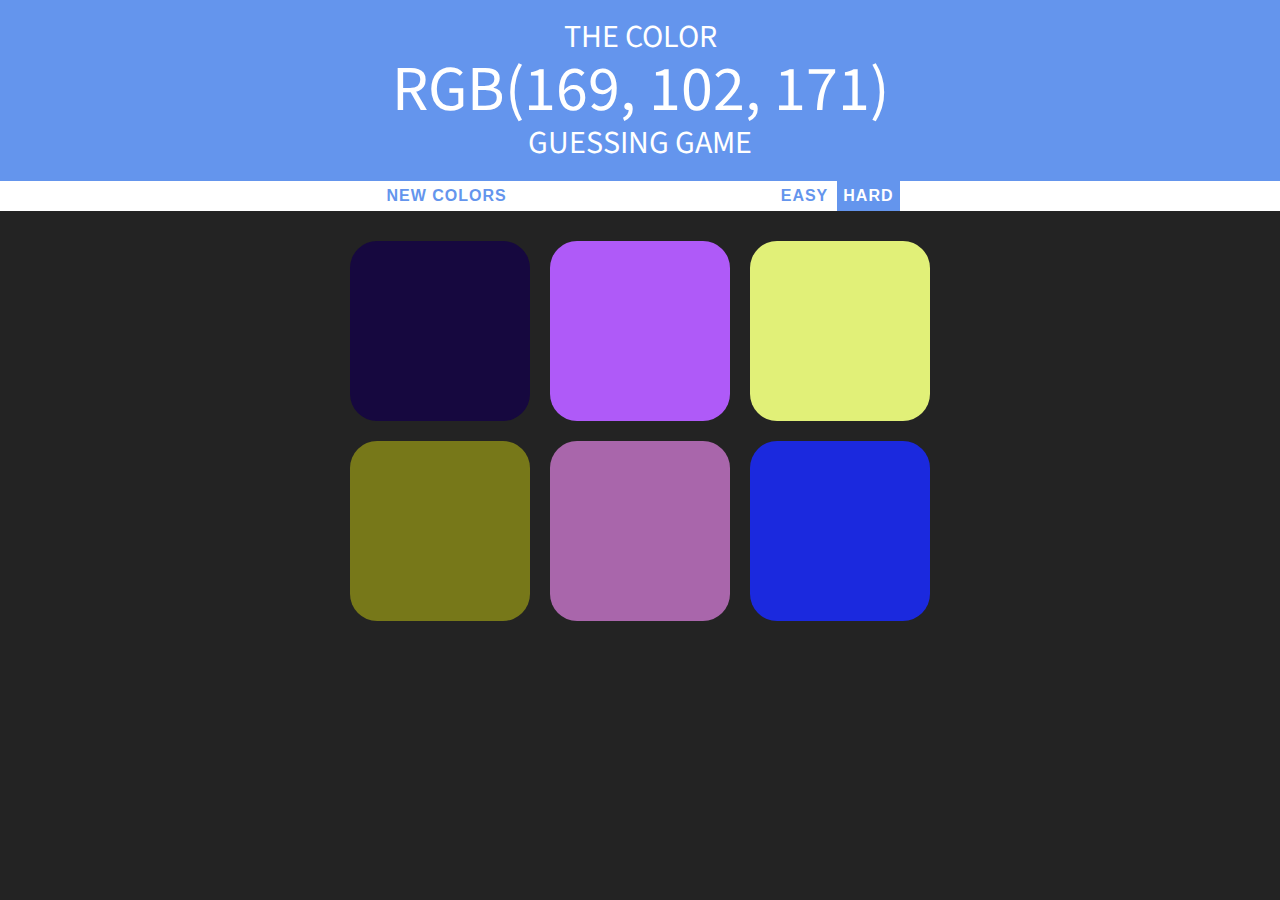
==== index.html @ 0687405f "Rename colorGame.html to index.html" ====
<!DOCTYPE html>
<html>
<head>
	<title>Color Game</title>
	<link rel="stylesheet" type="text/css" href="colorGame.css">
	<link href="https://fonts.googleapis.com/css2?family=Montserrat&family=Source+Sans+Pro&display=swap" rel="stylesheet">
</head>
<body>

	<h1>
		The Color
		<br>
		<span id="colorDisplay">RGB</span> 
		<br>
		Guessing Game
	</h1>

	<div id="stripe">
		<button id="reset">New Colors</button>
		<span id="message"></span>
		<button class="mode">Easy</button>
		<button class="mode selected">Hard</button>
	</div>

	<div id="container">
		<div class="square"></div>
		<div class="square"></div>
		<div class="square"></div>
		<div class="square"></div>
		<div class="square"></div>
		<div class="square"></div>
	</div>

	<script type="text/javascript" src="colorGame.js"></script>
</body>
</html>
---- colorGame.css ----
body{
	background-color: #232323;
	margin: 0;
	font-family: "Source Sans Pro","Montserrat", "Avenir";
}

.square{
	width: 30%;
	background: purple;
	padding-bottom: 30%;
	float: left;
	margin:1.66%;
	border-radius: 15%;
	transition: background 0.6s;
	-webkit-transition: background 0.6s;
	-moz-transition: background 0.6s;
}

#container{
	margin: 20px auto;
	max-width: 600px;
}

h1{
	text-align: center;
	line-height: 1.1;
	font-weight: normal;
	color: white;
	background: cornflowerblue;
	margin: 0;
	text-transform: uppercase;
	padding: 20px 0;
}

#colorDisplay{
	font-size: 200%;
}

#message{
	display: inline-block;
	width: 20%;
}

#stripe{
	background-color: white;
	height: 30px;
	text-align: center;
	color: black;
}

.selected{
	color: white;
	background: cornflowerblue;
}

button{
	border: none;
	background: none;
	text-transform: uppercase;
	height: 100%;
	font-weight: 700;
	color: cornflowerblue;
	letter-spacing: 1px;
	font-size: inherit;
	transition: all 0.3s;
	-webkit-transition: all 0.3s;
	-moz-transition: all 0.3s;
	outline: none;
}

button:hover{
	color: white;
	background: cornflowerblue;
}
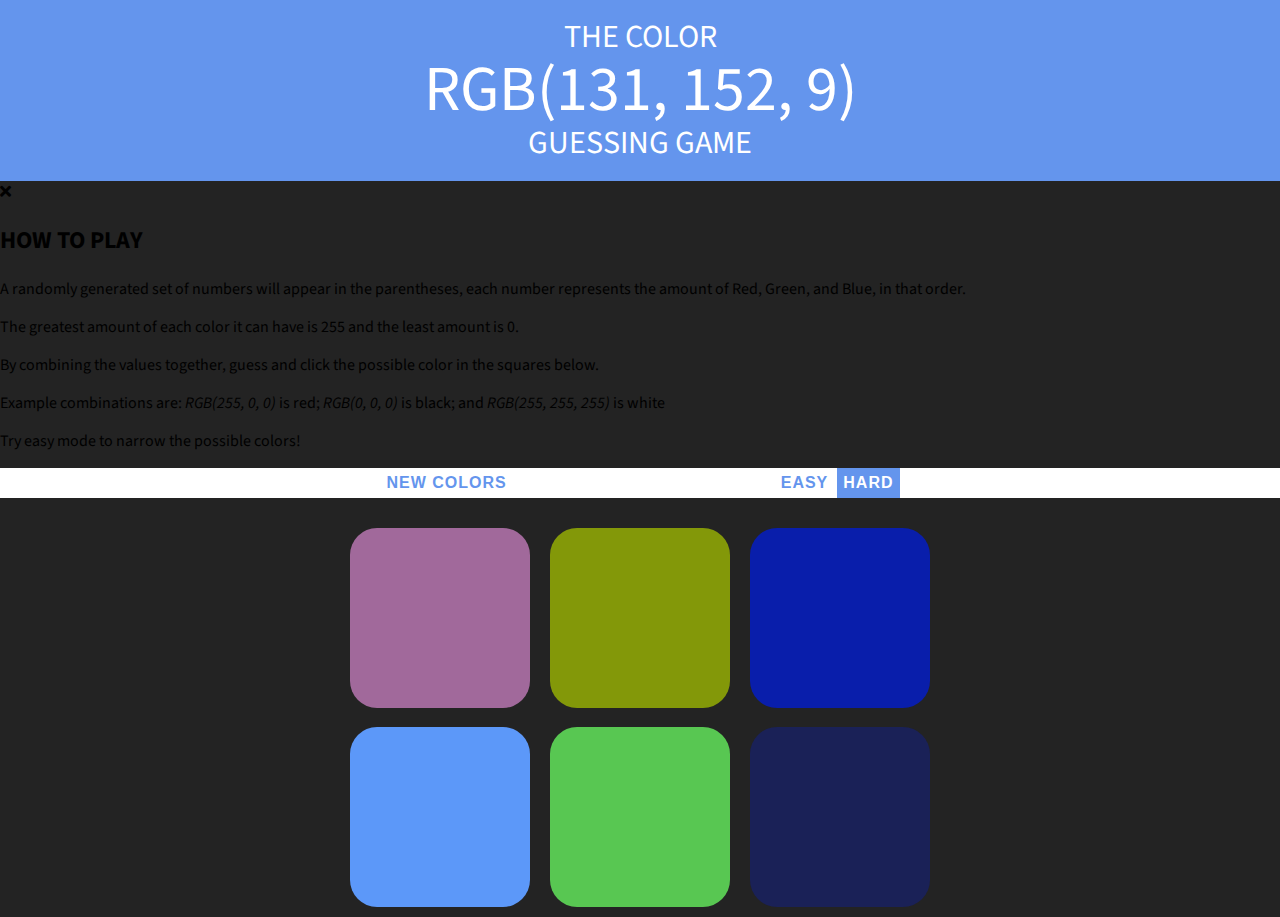
==== commit b1f06c88: "Add how to play directions and button" ====
--- a/index.html
+++ b/index.html
@@ -4,6 +4,7 @@
 	<title>Color Game</title>
 	<link rel="stylesheet" type="text/css" href="colorGame.css">
 	<link href="https://fonts.googleapis.com/css2?family=Montserrat&family=Source+Sans+Pro&display=swap" rel="stylesheet">
+	<link rel="stylesheet" href="https://use.fontawesome.com/releases/v5.11.2/css/all.css">
 </head>
 <body>
 
@@ -14,6 +15,16 @@
 		<br>
 		Guessing Game
 	</h1>
+	
+	<div id="overlay">
+		<div class="close-btn"><i class="fas fa-times"></i></div>
+		<h2>HOW TO PLAY</h2>
+		<p>A randomly generated set of numbers will appear in the parentheses, each number represents the amount of Red, Green, and Blue, in that order.</p>
+		<p>The greatest amount of each color it can have is 255 and the least amount is 0.</p>
+		<p>By combining the values together, guess and click the possible color in the squares below.</p>
+		<p>Example combinations are: <em>RGB(255, 0, 0)</em> is <span class="ex1">red</span>; <em>RGB(0, 0, 0)</em> is <span class="ex2">black</span>; and <em>RGB(255, 255, 255)</em> is white</p>
+		<p>Try easy mode to narrow the possible colors!</p>
+	</div>
 
 	<div id="stripe">
 		<button id="reset">New Colors</button>
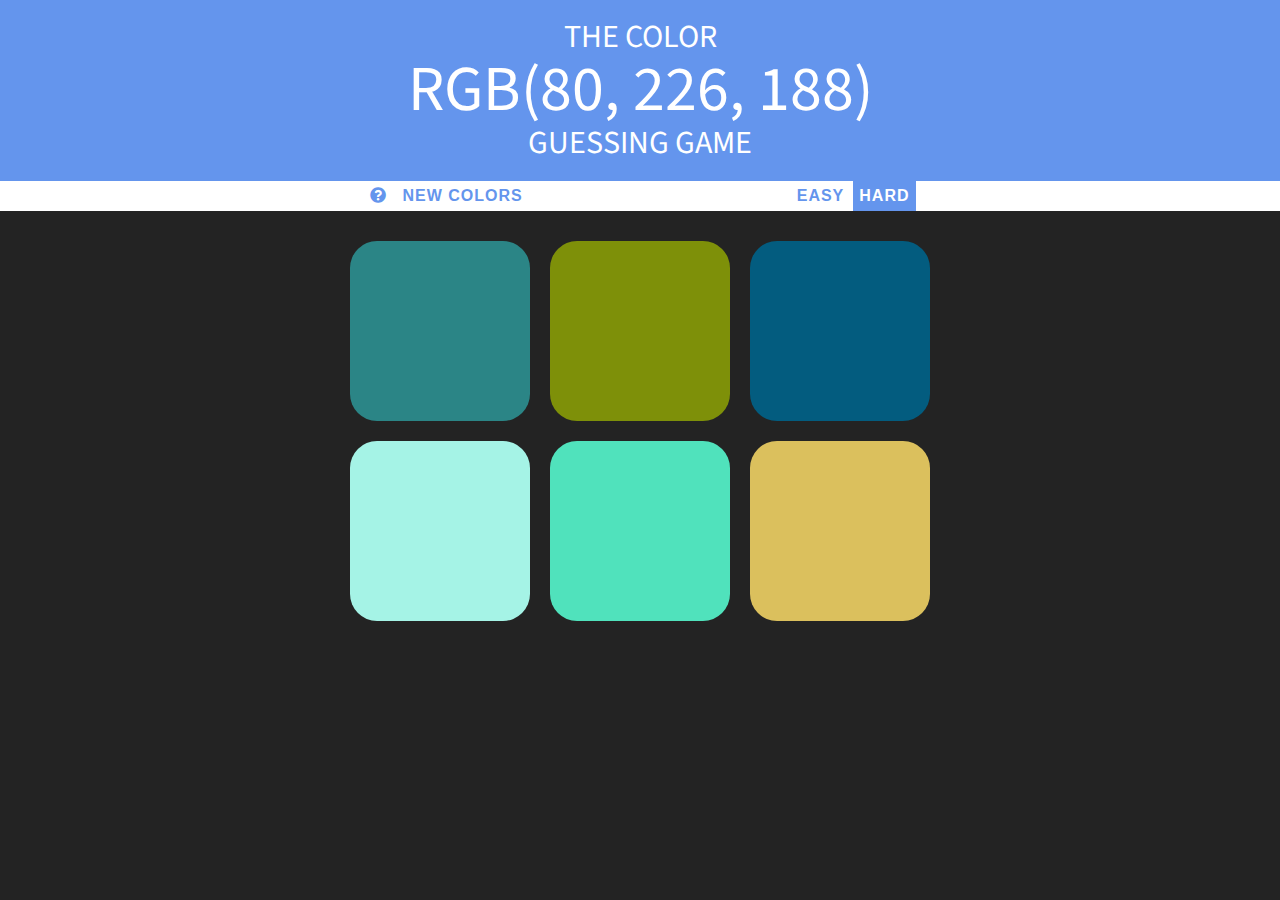
==== commit 5a59216f: "Update how to play button" ====
--- a/index.html
+++ b/index.html
@@ -27,6 +27,7 @@
 	</div>
 
 	<div id="stripe">
+		<button class="help-button" title="HOW TO PLAY"><i class="fas fa-question-circle"></i></button>
 		<button id="reset">New Colors</button>
 		<span id="message"></span>
 		<button class="mode">Easy</button>
--- a/colorGame.css
+++ b/colorGame.css
@@ -71,4 +71,63 @@
 button:hover{
 	color: white;
 	background: cornflowerblue;
-}+}
+
+#overlay {
+	position:absolute;
+	top:50vh;
+	left:0px;
+	width:100vw;
+	height:0vh;
+	background:rgba(0,0,0,0.8);
+	z-index:-1;
+	opacity:0;
+	padding:80px 100px;
+	overflow:hidden;
+	box-sizing:border-box;
+	transition: top 500ms ease-in-out,
+		opacity 500ms ease-in-out,
+		height 0ms ease-in-out 500ms;  
+}
+
+#overlay .close-btn {
+	position:absolute;
+	top:20px;
+	right:40px;
+	color:#fff;
+	font-size:40px;
+	font-weight:600	cursor:pointer;
+}
+
+#overlay h2 {
+	text-align: center;
+	background: cornflowerblue;
+	font-size:38px;
+	color:#FFF;
+}
+
+#overlay p {
+	text-align: center;
+	font-size:18px;
+	font-weight: 600;
+	color:#EEE;
+	margin: 25px 0px;
+}
+
+body.activeForm #overlay {
+	z-index:2;
+	opacity:1;
+	top:0px;
+	height:100vh;
+	transition: top 500ms ease-in-out,
+            opacity 500ms ease-in-out,
+            height 0ms ease-in-out 0ms;
+}
+
+.ex1 {
+	color: red;
+}
+
+.ex2 {
+	color: #707070;
+}
